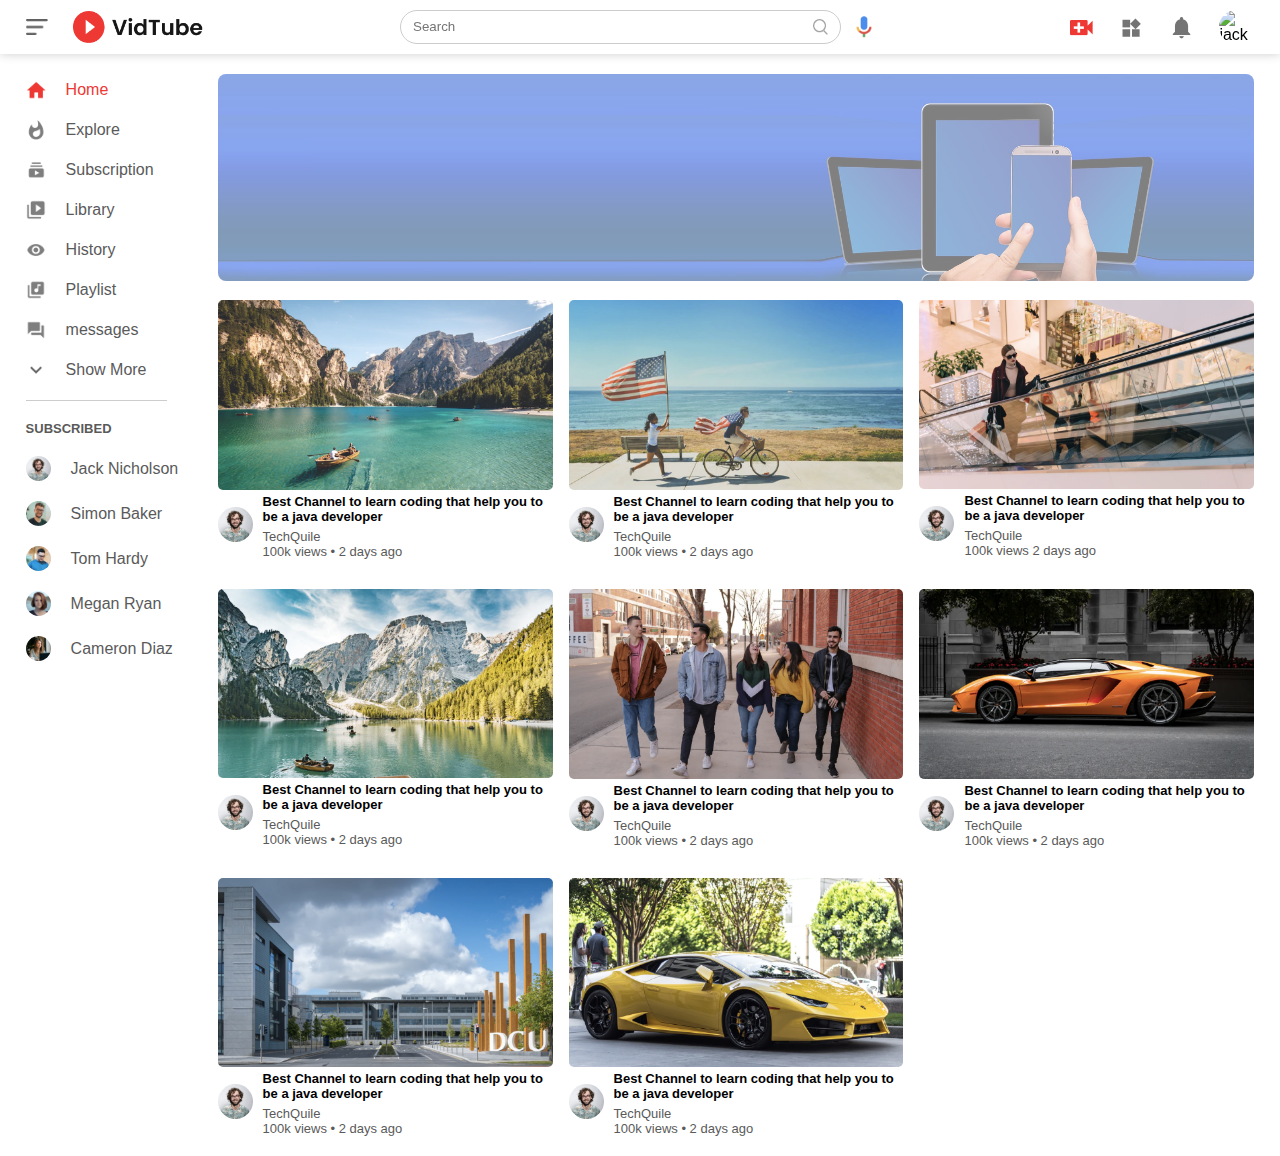
==== index.html @ b479d4cc "commited" ====
<!DOCTYPE html>
<html>
<head>
	<meta charset="utf-8">
	<meta name="viewport" content="width=device-width, initial-scale=1">
	<title>YouTube</title>
	<link rel="stylesheet" type="text/css" href="./css/style.css">
</head>
<body>

	<!-- Navigation bar starts -->
	<nav class="flex-div">
		<!-- menu icon and logo -->
		<div class="nav-left flex-div">
			<img src="images/menu.png" alt="menu" class="menu-icon">
			<img src="images/logo.png" alt="logo" class="logo">
		</div>

		<!-- search bar -->
		<div class="nav-middle flex-div">
			<div class="search-box flex-div">
				<input type="text" name="" placeholder="Search">
				<img src="images/search.png" alt="search icon">
			</div>
			<img src="images/voice-search.png" class="mic-icon">
		</div>
		
		<div class="nav-right flex-div">
			<img src="images/upload.png" alt="upload">
			<img src="images/more.png" alt="more">
			<img src="images/notification.png" alt="notification">
			<img src="images/jack.png" alt="jack" class="user-icon">
		</div>
	</nav>


	<!-- Side bar starts -->

	<section class="sidebar">
		<div class="shortcut-links">
			<a href=""><img src="images/home.png"><p>Home</p></a>
			<a href=""><img src="images/explore.png"><p>Explore</p></a>
			<a href=""><img src="images/subscriprion.png"><p>Subscription</p></a>
			<a href=""><img src="images/library.png"><p>Library</p></a>
			<a href=""><img src="images/history.png"><p>History</p></a>
			<a href=""><img src="images/playlist.png"><p>Playlist</p></a>
			<a href=""><img src="images/messages.png"><p>messages</p></a>
			<a href=""><img src="images/show-more.png"><p>Show More</p></a>
			<hr>
		</div>

		<div class="subscribed-list">
			<h3>SUBSCRIBED</h3>
			<a href=""><img src="images/Jack.png"><p>Jack Nicholson</p></a>
			<a href=""><img src="images/simon.png"><p>Simon Baker</p></a>
			<a href=""><img src="images/tom.png"><p>Tom Hardy</p></a>
			<a href=""><img src="images/megan.png"><p>Megan Ryan</p></a>
			<a href=""><img src="images/cameron.png"><p>Cameron Diaz</p></a>
		</div>
	</section>


	<!-- main section starts (middle section) -->
	<main>

		<div class="container">
			
			<div class="banner">
				<img src="images/banner2.jpg" class="banner">
			</div>

			<div class="list-container">

				<div class="vid-list">
					<a href="playPage.html"><img src="images/thumbnail1.png" class="thumbnail"></a>
					<div class="flex-div">
						<a href=""><img src="images/Jack.png"></a>
						<div class="vid-info">
							<a href="playPage.html">Best Channel to learn coding that help you to be a java developer</a>
							<p>TechQuile</p>
							<p>100k views &bull; 2 days ago</p>
						</div>
					</div>
				</div>

				<div class="vid-list">
					<a href="playPage.html"><img src="images/thumbnail2.png" class="thumbnail"></a>
					<div class="flex-div">
						<a href=""><img src="images/Jack.png"></a>
						<div class="vid-info">
							<a href="playPage.html">Best Channel to learn coding that help you to be a java developer</a>
							<p>TechQuile</p>
							<p>100k views &bull; 2 days ago</p>
						</div>
					</div>
				</div>

				<div class="vid-list">
					<a href="playPage.html"><img src="images/thumbnail3.png" class="thumbnail"></a>
					<div class="flex-div">
						<a href=""><img src="images/Jack.png"></a>
						<div class="vid-info">
							<a href="playPage.html">Best Channel to learn coding that help you to be a java developer</a>
							<p>TechQuile</p>
							<p>100k views 2 days ago</p>
						</div>
					</div>
				</div>

				<div class="vid-list">
					<a href="playPage.html"><img src="images/thumbnail4.png" class="thumbnail"></a>
					<div class="flex-div">
						<a href=""><img src="images/Jack.png"></a>
						<div class="vid-info">
							<a href="playPage.html">Best Channel to learn coding that help you to be a java developer</a>
							<p>TechQuile</p>
							<p>100k views &bull; 2 days ago</p>
						</div>
					</div>
				</div>

				<div class="vid-list">
					<a href="playPage.html"><img src="images/thumbnail5.png" class="thumbnail"></a>
					<div class="flex-div">
						<a href=""><img src="images/Jack.png"></a>
						<div class="vid-info">
							<a href="playPage.html">Best Channel to learn coding that help you to be a java developer</a>
							<p>TechQuile</p>
							<p>100k views &bull; 2 days ago</p>
						</div>
					</div>
				</div>

				<div class="vid-list">
					<a href="playPage.html"><img src="images/thumbnail6.png" class="thumbnail"></a>
					<div class="flex-div">
						<a href=""><img src="images/Jack.png"></a>
						<div class="vid-info">
							<a href="playPage.html">Best Channel to learn coding that help you to be a java developer</a>
							<p>TechQuile</p>
							<p>100k views &bull; 2 days ago</p>
						</div>
					</div>
				</div>

				<div class="vid-list">
					<a href="playPage.html"><img src="images/thumbnail7.png" class="thumbnail"></a>
					<div class="flex-div">
						<a href=""><img src="images/Jack.png"></a>
						<div class="vid-info">
							<a href="playPage.html">Best Channel to learn coding that help you to be a java developer</a>
							<p>TechQuile</p>
							<p>100k views &bull; 2 days ago</p>
						</div>
					</div>
				</div>

				<div class="vid-list">
					<a href="playPage.html"><img src="images/thumbnail8.png" class="thumbnail"></a>
					<div class="flex-div">
						<a href="playPage.html"><img src="images/Jack.png"></a>
						<div class="vid-info">
							<a href="">Best Channel to learn coding that help you to be a java developer</a>
							<p>TechQuile</p>
							<p>100k views &bull; 2 days ago</p>
						</div>
					</div>
				</div>

			</div>

		</div>

	</main>

	
	<script type="text/javascript" src="js/script.js"></script>
</body>
</html>
---- css/style.css ----
*{
    margin: 0;
    padding: 0;
    font-family: 'poppins', sans-serif;
    box-sizing: border-box;
}

a{
    text-decoration: none;
    color: #5a5a5a;
}

img{
    cursor: pointer;
}

.flex-div{
    display: flex;
    align-items: center;
}

/*============= nav bar styling =============*/

nav{
    padding: 10px 2%;
    justify-content: space-between;
    box-shadow: 0 0 10px rgba(0, 0, 0, 0.2);
    background: #fff;
    position: sticky;
    top: 0;
    z-index: 10;
}

.nav-right img{
    width: 25px;
    margin-right: 25px;
}

.nav-right .user-icon{
    width: 35px;
    border-radius: 50%;
    margin-right: 0;
}

.nav-left .menu-icon{
    width: 22px;
    margin-right: 25px;
}

.nav-left .logo{
    width: 130px;
}

.nav-middle .mic-icon{
    width: 16px;
}

.nav-middle .search-box{
    border: 1px solid #ccc;
    margin-right: 15px;
    padding: 8px 12px;
    border-radius: 25px;
}

.nav-middle .search-box input{
    width: 400px;
    border: 0;
    outline: 0;
    background: transparent;
}

.nav-middle .search-box  img{
    width: 15px;
}

/*=============== side bar begins ====================*/

.sidebar{
    background: #fff;
    width: 15%;
    height: 100vh;
    position: fixed;
    top: 0;
    padding-left: 2%;
    padding-top: 80px;
}

/*======== sidebar toggle =========*/
.small-sidebar{
    width: 5%;
}

.shortcut-links a img{
    width: 20px;
    margin-right: 20px;
}

.shortcut-links a{
    display: flex;
    align-items: center;
    margin-bottom: 20px;
    width: fit-content;
    flex-wrap: wrap;
}

.shortcut-links a:first-child{
    color: #ed3833;
}

.sidebar hr{
    border: 0;
    height: 1px;
    background: #ccc;
    width: 85%;
}

.subscribed-list h3{
    font-size: 13px;
    margin: 20px 0;
    color: #5a5a5a;
}

.subscribed-list a{
    display: flex;
    align-items: center;
    margin-bottom: 20px;
    width: fit-content;
    flex-wrap: wrap;
}

.subscribed-list a img{
    width: 25px;
    border-radius: 50%;
    margin-right: 20px;
}

.small-sidebar a p{
    display: none;
}

.small-sidebar h3{
    display: none;
}

.small-sidebar hr{
    width: 50%;
    margin-bottom: 25px;
}



/*================== main section starts (middle section) =======================*/

.container{
	background: #fff;
	padding-left: 17%;
	padding-right: 2%;
	padding-top: 20px;
	padding-bottom: 20px;
}

.large-container{
	padding-left: 7%;
}

.banner{
	width: 100%;
    opacity: 0.7;
}

.banner img{
	width: 100%;
	border-radius: 8px;
}


.list-container{
	display: grid;
	grid-template-columns: repeat(auto-fit, minmax(250px, 1fr));
	grid-column-gap: 16px;
	grid-row-gap: 30px;
	margin-top: 15px;
}

.vid-list .thumbnail{
	width: 100%;
	border-radius: 5px;
}

.vid-list .thumbnail .flex-div{
	align-items: flex-start;
	margin-top: 7px;
}

.vid-list .flex-div img{
	width: 35px;
	margin-right: 10px;
	border-radius: 50%;
}

.vid-info{
	color: #5a5a5a;
	font-size: 13px;
}

.vid-info a{
	color: #000000;
	font-weight: 600;
	display: block;
	margin-bottom: 5px;
}












/*============== Media Query ================*/
@media(max-width:  900px){
	.menu-icon{
		display: none;
	}

	.sidebar{
		display: none;
	}

	.container, .large-container{
		padding-left: 5%;
		padding-right: 5%;
	}

	.nav-right img{
		display: none;
	}

	.nav-right .user-icon{
		display: block;
		width: 30px;
	}

	.nav-middle .search-box input{
		width: 150px;
	}

	.nav-middle .mic-icon{
		display: none;
	}

	.nav-left .logo{
		width: 90px;
	}
}
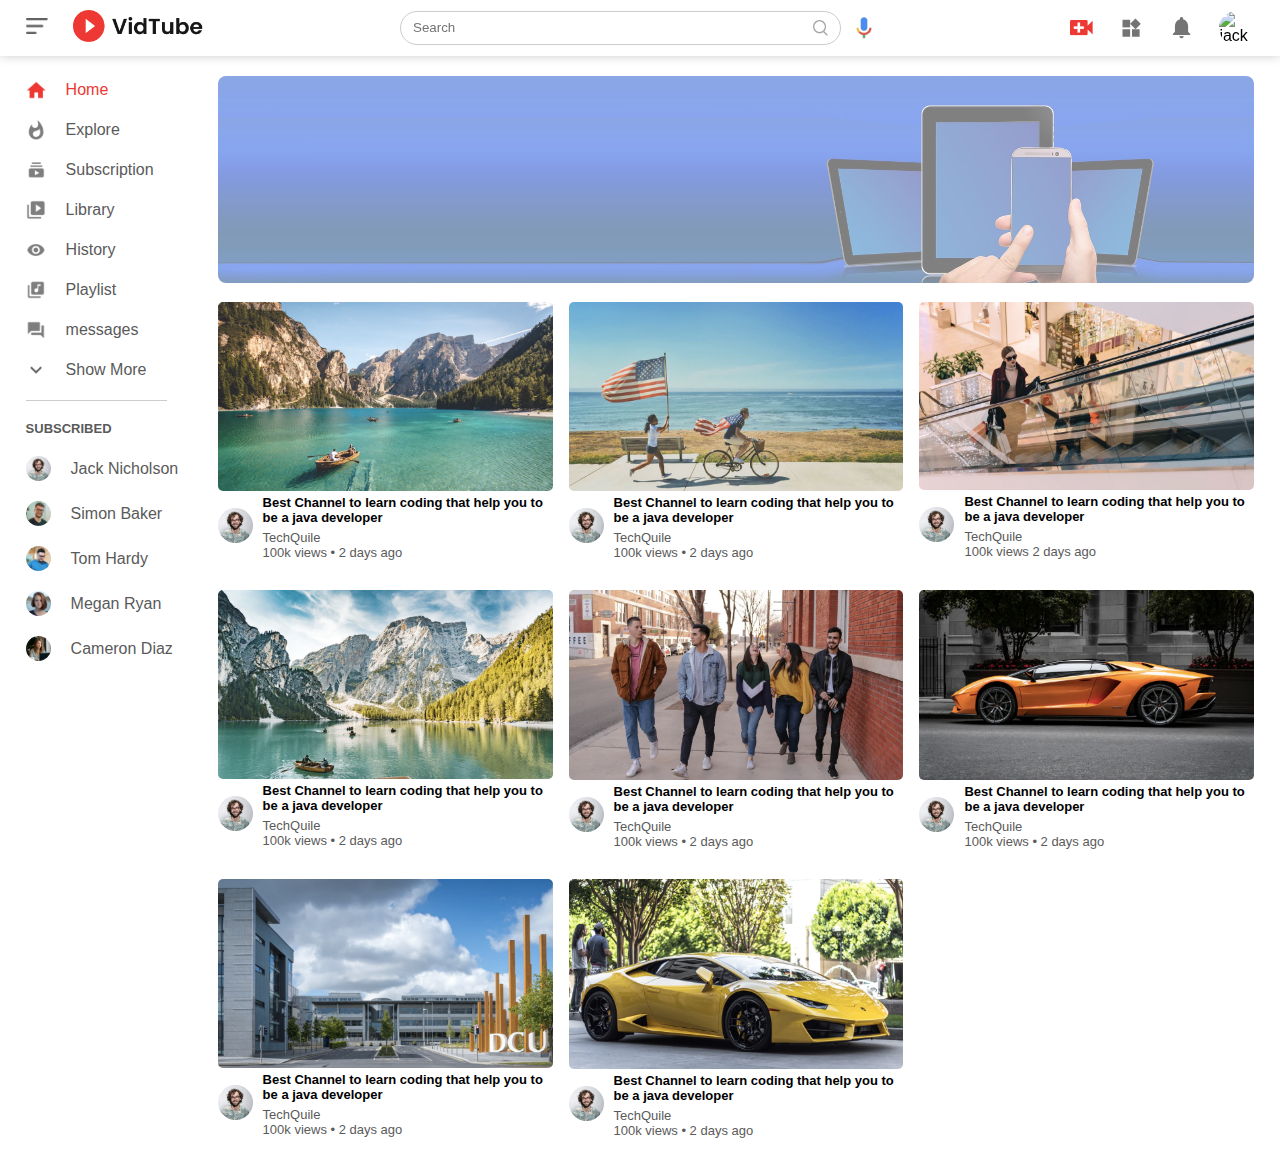
==== commit 6c7effa4: "commited" ====
--- a/index.html
+++ b/index.html
@@ -12,8 +12,8 @@
 	<nav class="flex-div">
 		<!-- menu icon and logo -->
 		<div class="nav-left flex-div">
-			<img src="images/menu.png" alt="menu" class="menu-icon">
-			<img src="images/logo.png" alt="logo" class="logo">
+			<a href="index.html"><img src="images/menu.png" alt="menu" class="menu-icon"></a>
+			<a href="index.html"><img src="images/logo.png" alt="logo" class="logo"></a>
 		</div>
 
 		<!-- search bar -->
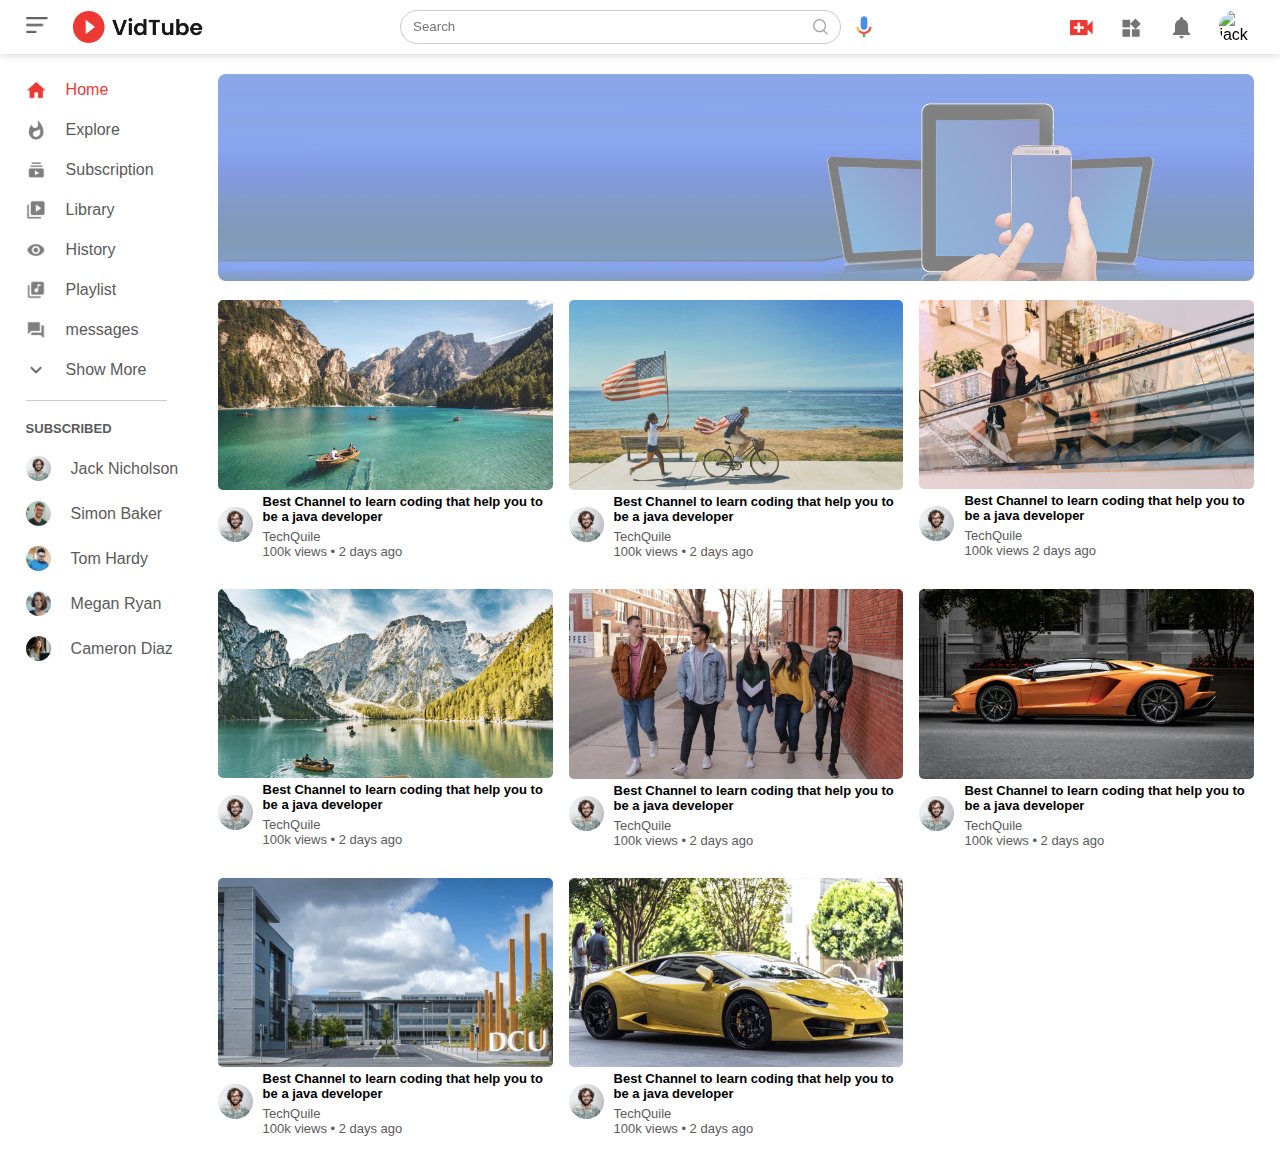
==== commit 3a476c5a: "commited" ====
--- a/index.html
+++ b/index.html
@@ -13,7 +13,7 @@
 		<!-- menu icon and logo -->
 		<div class="nav-left flex-div">
 			<a href="index.html"><img src="images/menu.png" alt="menu" class="menu-icon"></a>
-			<a href="index.html"><img src="images/logo.png" alt="logo" class="logo"></a>
+			<img src="images/logo.png" alt="logo" class="logo">
 		</div>
 
 		<!-- search bar -->
